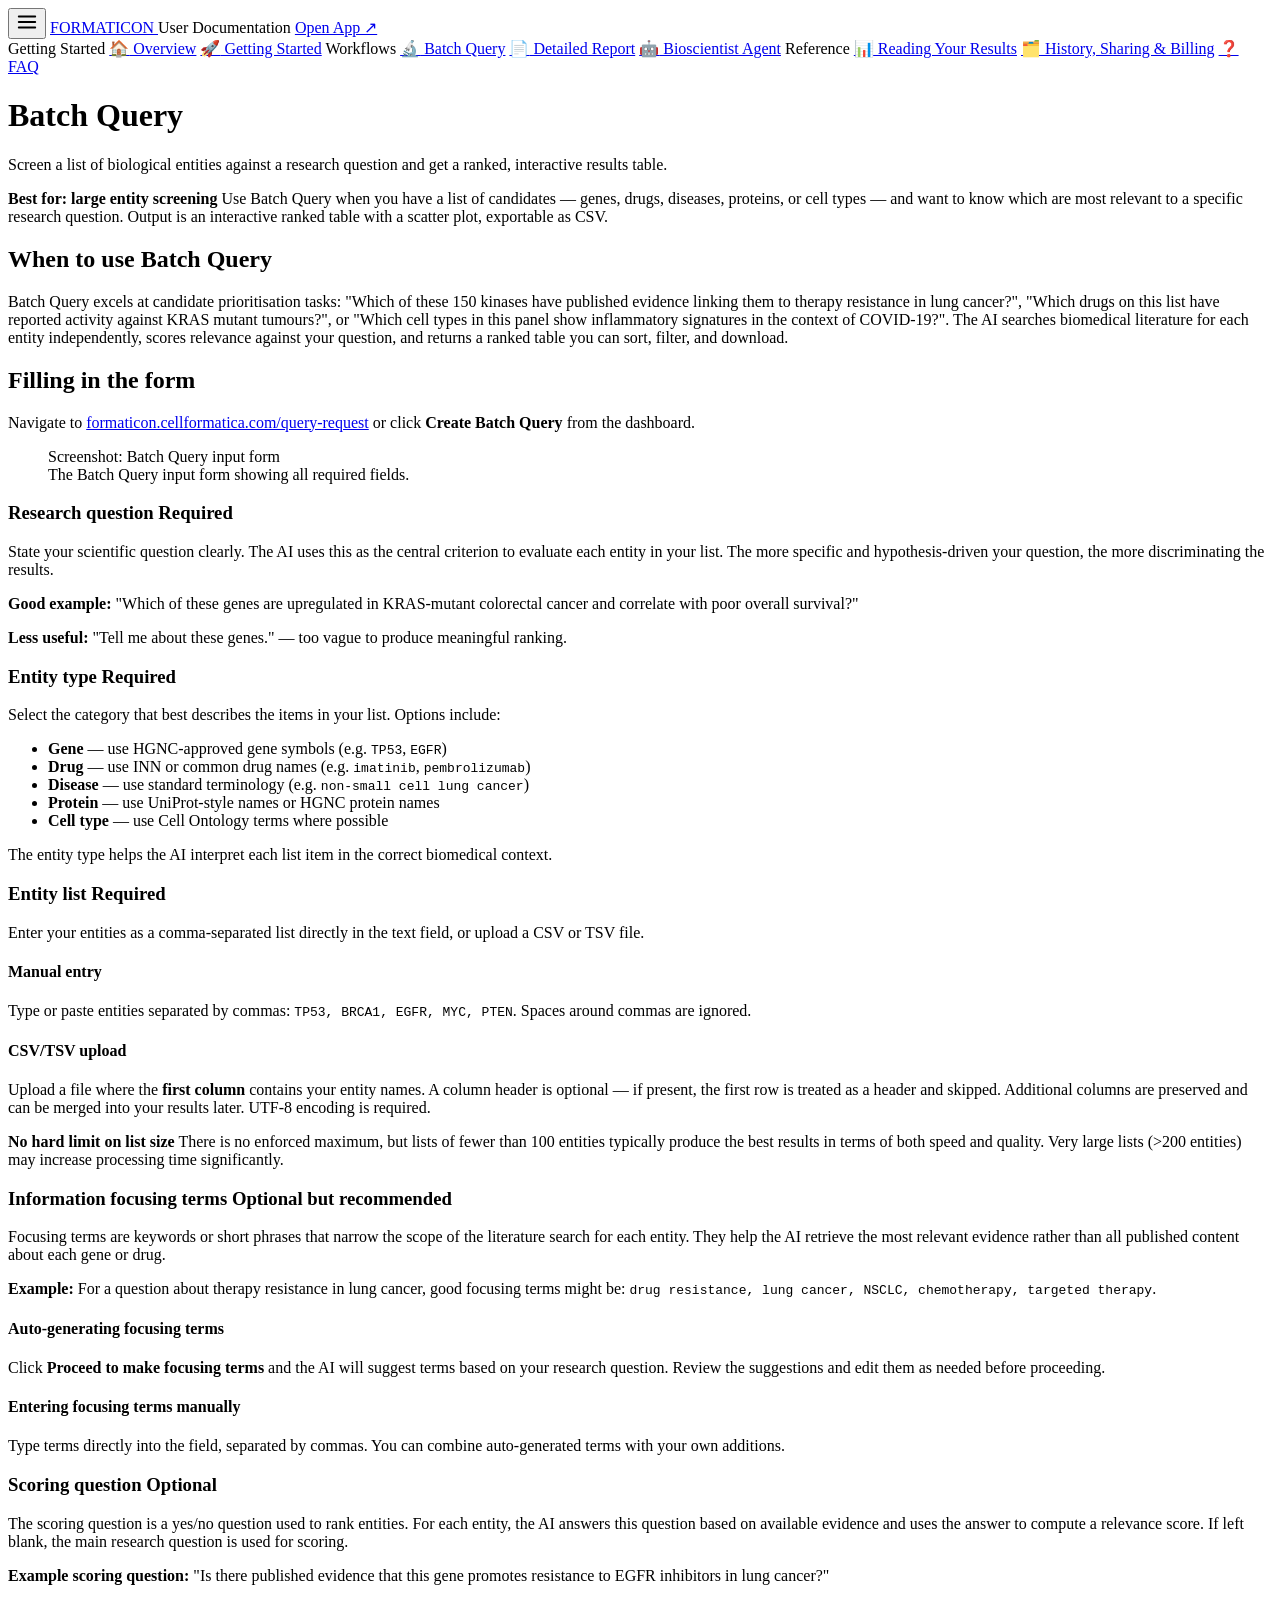
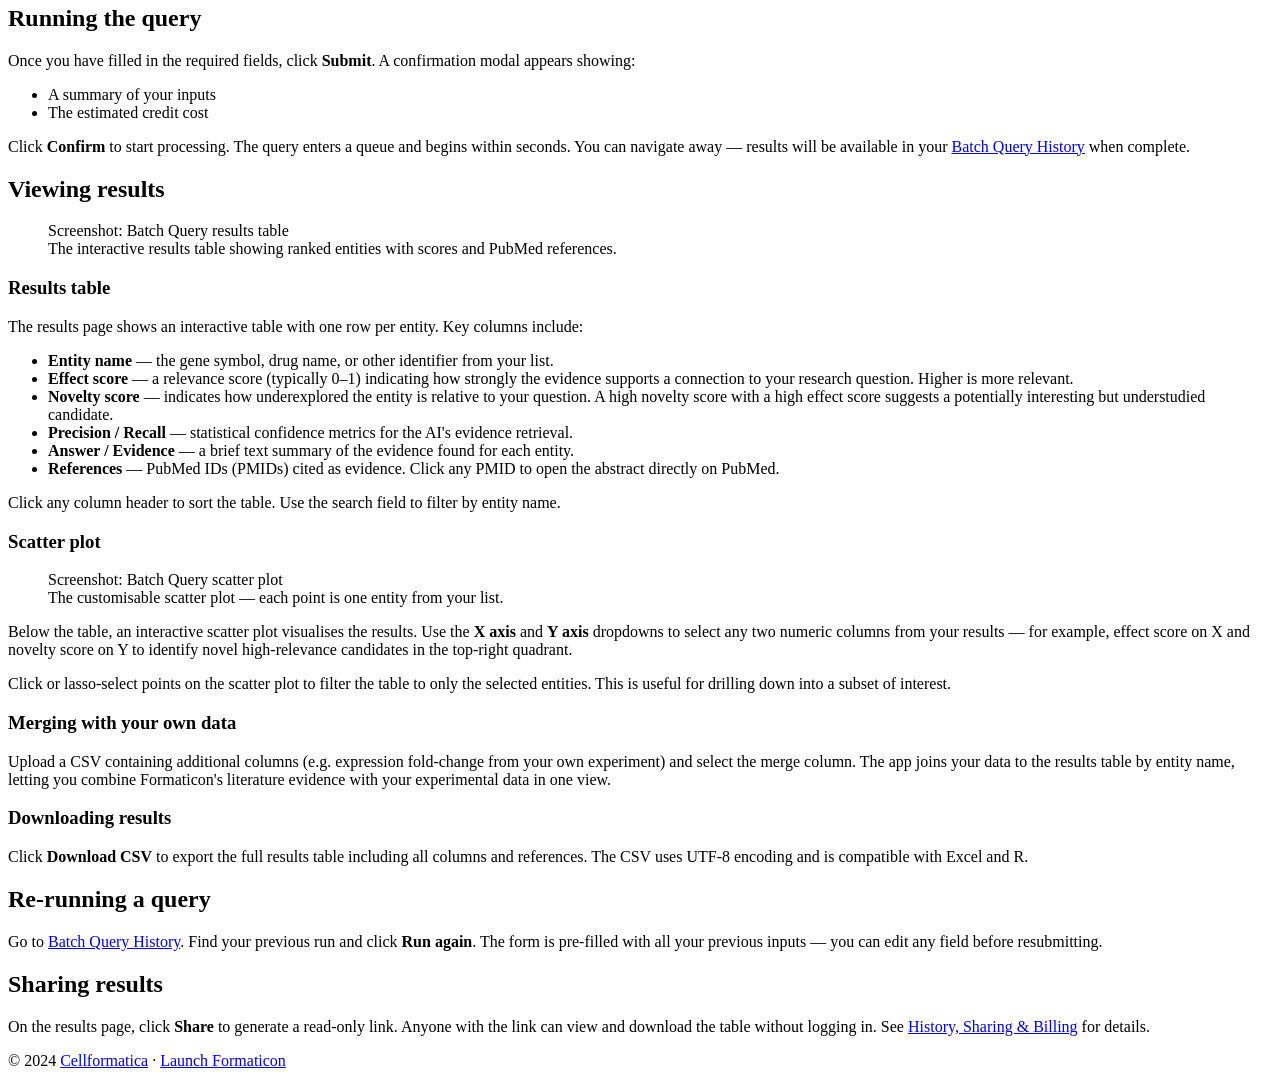
==== batch-query.html @ 88a05378 "Initial commit: Formaticon documentation site Comprehensive branded HTML instruction manual for the " ====
<!DOCTYPE html>
<html lang="en">
<head>
  <meta charset="UTF-8">
  <meta name="viewport" content="width=device-width, initial-scale=1.0">
  <meta name="description" content="How to use Formaticon Batch Query — screen a list of genes, drugs, or diseases against a research question and get a ranked interactive table.">
  <title>Batch Query — Formaticon Docs</title>
  <link rel="preconnect" href="https://fonts.googleapis.com">
  <link rel="preconnect" href="https://fonts.gstatic.com" crossorigin>
  <link rel="stylesheet" href="/formaticon-docs/css/vars.css">
  <link rel="stylesheet" href="/formaticon-docs/css/layout.css">
  <link rel="stylesheet" href="/formaticon-docs/css/components.css">
</head>
<body class="docs-body">

<div id="nav-overlay" class="nav-overlay"></div>

<header class="docs-topbar">
  <button class="nav-hamburger" id="nav-toggle" aria-expanded="false" aria-label="Toggle navigation">
    <svg width="22" height="22" viewBox="0 0 24 24" fill="none" stroke="currentColor" stroke-width="2" stroke-linecap="round">
      <line x1="3" y1="6" x2="21" y2="6"/>
      <line x1="3" y1="12" x2="21" y2="12"/>
      <line x1="3" y1="18" x2="21" y2="18"/>
    </svg>
  </button>
  <a class="topbar-logo" href="/formaticon-docs/index.html">
    <img src="/formaticon-docs/img/logo.svg" alt="Formaticon logo" onerror="this.style.display='none'">
    <span class="topbar-logo-text">FORMATICON</span>
  </a>
  <span class="topbar-tagline">User Documentation</span>
  <a class="topbar-app-link" href="https://formaticon.cellformatica.com" target="_blank" rel="noopener">Open App ↗</a>
</header>

<div class="docs-shell">
  <nav class="docs-sidebar" id="sidebar" aria-label="Documentation navigation">
    <span class="sidebar-section-label">Getting Started</span>
    <a class="sidebar-link" href="/formaticon-docs/index.html"><span class="link-icon">🏠</span> Overview</a>
    <a class="sidebar-link" href="/formaticon-docs/getting-started.html"><span class="link-icon">🚀</span> Getting Started</a>
    <span class="sidebar-section-label">Workflows</span>
    <a class="sidebar-link" href="/formaticon-docs/batch-query.html"><span class="link-icon">🔬</span> Batch Query</a>
    <a class="sidebar-link" href="/formaticon-docs/detailed-report.html"><span class="link-icon">📄</span> Detailed Report</a>
    <a class="sidebar-link" href="/formaticon-docs/bioscientist-agent.html"><span class="link-icon">🤖</span> Bioscientist Agent</a>
    <span class="sidebar-section-label">Reference</span>
    <a class="sidebar-link" href="/formaticon-docs/reading-results.html"><span class="link-icon">📊</span> Reading Your Results</a>
    <a class="sidebar-link" href="/formaticon-docs/history-sharing-billing.html"><span class="link-icon">🗂️</span> History, Sharing &amp; Billing</a>
    <a class="sidebar-link" href="/formaticon-docs/faq.html"><span class="link-icon">❓</span> FAQ</a>
  </nav>

  <main class="docs-content">
    <div class="docs-content-inner">

      <div class="page-meta">
        <h1>Batch Query</h1>
        <p class="subtitle">Screen a list of biological entities against a research question and get a ranked, interactive results table.</p>
      </div>

      <div class="callout callout--batch">
        <strong>Best for: large entity screening</strong>
        Use Batch Query when you have a list of candidates — genes, drugs, diseases, proteins, or cell types — and want to know which are most relevant to a specific research question. Output is an interactive ranked table with a scatter plot, exportable as CSV.
      </div>

      <h2>When to use Batch Query</h2>
      <p>Batch Query excels at candidate prioritisation tasks: "Which of these 150 kinases have published evidence linking them to therapy resistance in lung cancer?", "Which drugs on this list have reported activity against KRAS mutant tumours?", or "Which cell types in this panel show inflammatory signatures in the context of COVID-19?". The AI searches biomedical literature for each entity independently, scores relevance against your question, and returns a ranked table you can sort, filter, and download.</p>

      <h2>Filling in the form</h2>
      <p>Navigate to <a href="https://formaticon.cellformatica.com/query-request" target="_blank" rel="noopener">formaticon.cellformatica.com/query-request</a> or click <strong>Create Batch Query</strong> from the dashboard.</p>

      <figure class="screenshot-frame">
        <div class="screenshot-placeholder">Screenshot: Batch Query input form</div>
        <figcaption>The Batch Query input form showing all required fields.</figcaption>
      </figure>

      <h3>Research question <span class="label-badge label-badge--required">Required</span></h3>
      <p>State your scientific question clearly. The AI uses this as the central criterion to evaluate each entity in your list. The more specific and hypothesis-driven your question, the more discriminating the results.</p>
      <p><strong>Good example:</strong> "Which of these genes are upregulated in KRAS-mutant colorectal cancer and correlate with poor overall survival?"</p>
      <p><strong>Less useful:</strong> "Tell me about these genes." — too vague to produce meaningful ranking.</p>

      <h3>Entity type <span class="label-badge label-badge--required">Required</span></h3>
      <p>Select the category that best describes the items in your list. Options include:</p>
      <ul>
        <li><strong>Gene</strong> — use HGNC-approved gene symbols (e.g. <code>TP53</code>, <code>EGFR</code>)</li>
        <li><strong>Drug</strong> — use INN or common drug names (e.g. <code>imatinib</code>, <code>pembrolizumab</code>)</li>
        <li><strong>Disease</strong> — use standard terminology (e.g. <code>non-small cell lung cancer</code>)</li>
        <li><strong>Protein</strong> — use UniProt-style names or HGNC protein names</li>
        <li><strong>Cell type</strong> — use Cell Ontology terms where possible</li>
      </ul>
      <p>The entity type helps the AI interpret each list item in the correct biomedical context.</p>

      <h3>Entity list <span class="label-badge label-badge--required">Required</span></h3>
      <p>Enter your entities as a comma-separated list directly in the text field, or upload a CSV or TSV file.</p>

      <h4>Manual entry</h4>
      <p>Type or paste entities separated by commas: <code>TP53, BRCA1, EGFR, MYC, PTEN</code>. Spaces around commas are ignored.</p>

      <h4>CSV/TSV upload</h4>
      <p>Upload a file where the <strong>first column</strong> contains your entity names. A column header is optional — if present, the first row is treated as a header and skipped. Additional columns are preserved and can be merged into your results later. UTF-8 encoding is required.</p>

      <div class="callout callout--tip">
        <strong>No hard limit on list size</strong>
        There is no enforced maximum, but lists of fewer than 100 entities typically produce the best results in terms of both speed and quality. Very large lists (&gt;200 entities) may increase processing time significantly.
      </div>

      <h3>Information focusing terms <span class="label-badge label-badge--optional">Optional but recommended</span></h3>
      <p>Focusing terms are keywords or short phrases that narrow the scope of the literature search for each entity. They help the AI retrieve the most relevant evidence rather than all published content about each gene or drug.</p>
      <p><strong>Example:</strong> For a question about therapy resistance in lung cancer, good focusing terms might be: <code>drug resistance, lung cancer, NSCLC, chemotherapy, targeted therapy</code>.</p>

      <h4>Auto-generating focusing terms</h4>
      <p>Click <strong>Proceed to make focusing terms</strong> and the AI will suggest terms based on your research question. Review the suggestions and edit them as needed before proceeding.</p>

      <h4>Entering focusing terms manually</h4>
      <p>Type terms directly into the field, separated by commas. You can combine auto-generated terms with your own additions.</p>

      <h3>Scoring question <span class="label-badge label-badge--optional">Optional</span></h3>
      <p>The scoring question is a yes/no question used to rank entities. For each entity, the AI answers this question based on available evidence and uses the answer to compute a relevance score. If left blank, the main research question is used for scoring.</p>
      <p><strong>Example scoring question:</strong> "Is there published evidence that this gene promotes resistance to EGFR inhibitors in lung cancer?"</p>

      <h2>Running the query</h2>
      <p>Once you have filled in the required fields, click <strong>Submit</strong>. A confirmation modal appears showing:</p>
      <ul>
        <li>A summary of your inputs</li>
        <li>The estimated credit cost</li>
      </ul>
      <p>Click <strong>Confirm</strong> to start processing. The query enters a queue and begins within seconds. You can navigate away — results will be available in your <a href="/formaticon-docs/history-sharing-billing.html">Batch Query History</a> when complete.</p>

      <h2>Viewing results</h2>

      <figure class="screenshot-frame">
        <div class="screenshot-placeholder">Screenshot: Batch Query results table</div>
        <figcaption>The interactive results table showing ranked entities with scores and PubMed references.</figcaption>
      </figure>

      <h3>Results table</h3>
      <p>The results page shows an interactive table with one row per entity. Key columns include:</p>
      <ul>
        <li><strong>Entity name</strong> — the gene symbol, drug name, or other identifier from your list.</li>
        <li><strong>Effect score</strong> — a relevance score (typically 0–1) indicating how strongly the evidence supports a connection to your research question. Higher is more relevant.</li>
        <li><strong>Novelty score</strong> — indicates how underexplored the entity is relative to your question. A high novelty score with a high effect score suggests a potentially interesting but understudied candidate.</li>
        <li><strong>Precision / Recall</strong> — statistical confidence metrics for the AI's evidence retrieval.</li>
        <li><strong>Answer / Evidence</strong> — a brief text summary of the evidence found for each entity.</li>
        <li><strong>References</strong> — PubMed IDs (PMIDs) cited as evidence. Click any PMID to open the abstract directly on PubMed.</li>
      </ul>
      <p>Click any column header to sort the table. Use the search field to filter by entity name.</p>

      <h3>Scatter plot</h3>
      <figure class="screenshot-frame">
        <div class="screenshot-placeholder">Screenshot: Batch Query scatter plot</div>
        <figcaption>The customisable scatter plot — each point is one entity from your list.</figcaption>
      </figure>
      <p>Below the table, an interactive scatter plot visualises the results. Use the <strong>X axis</strong> and <strong>Y axis</strong> dropdowns to select any two numeric columns from your results — for example, effect score on X and novelty score on Y to identify novel high-relevance candidates in the top-right quadrant.</p>
      <p>Click or lasso-select points on the scatter plot to filter the table to only the selected entities. This is useful for drilling down into a subset of interest.</p>

      <h3>Merging with your own data</h3>
      <p>Upload a CSV containing additional columns (e.g. expression fold-change from your own experiment) and select the merge column. The app joins your data to the results table by entity name, letting you combine Formaticon's literature evidence with your experimental data in one view.</p>

      <h3>Downloading results</h3>
      <p>Click <strong>Download CSV</strong> to export the full results table including all columns and references. The CSV uses UTF-8 encoding and is compatible with Excel and R.</p>

      <h2>Re-running a query</h2>
      <p>Go to <a href="https://formaticon.cellformatica.com/history-query" target="_blank" rel="noopener">Batch Query History</a>. Find your previous run and click <strong>Run again</strong>. The form is pre-filled with all your previous inputs — you can edit any field before resubmitting.</p>

      <h2>Sharing results</h2>
      <p>On the results page, click <strong>Share</strong> to generate a read-only link. Anyone with the link can view and download the table without logging in. See <a href="/formaticon-docs/history-sharing-billing.html">History, Sharing &amp; Billing</a> for details.</p>

    </div>
  </main>
</div>

<footer class="docs-footer">
  <p>© 2024 <a href="https://cellformatica.com" target="_blank" rel="noopener">Cellformatica</a> · <a href="https://formaticon.cellformatica.com" target="_blank" rel="noopener">Launch Formaticon</a></p>
</footer>

<script src="/formaticon-docs/js/nav.js"></script>
</body>
</html>
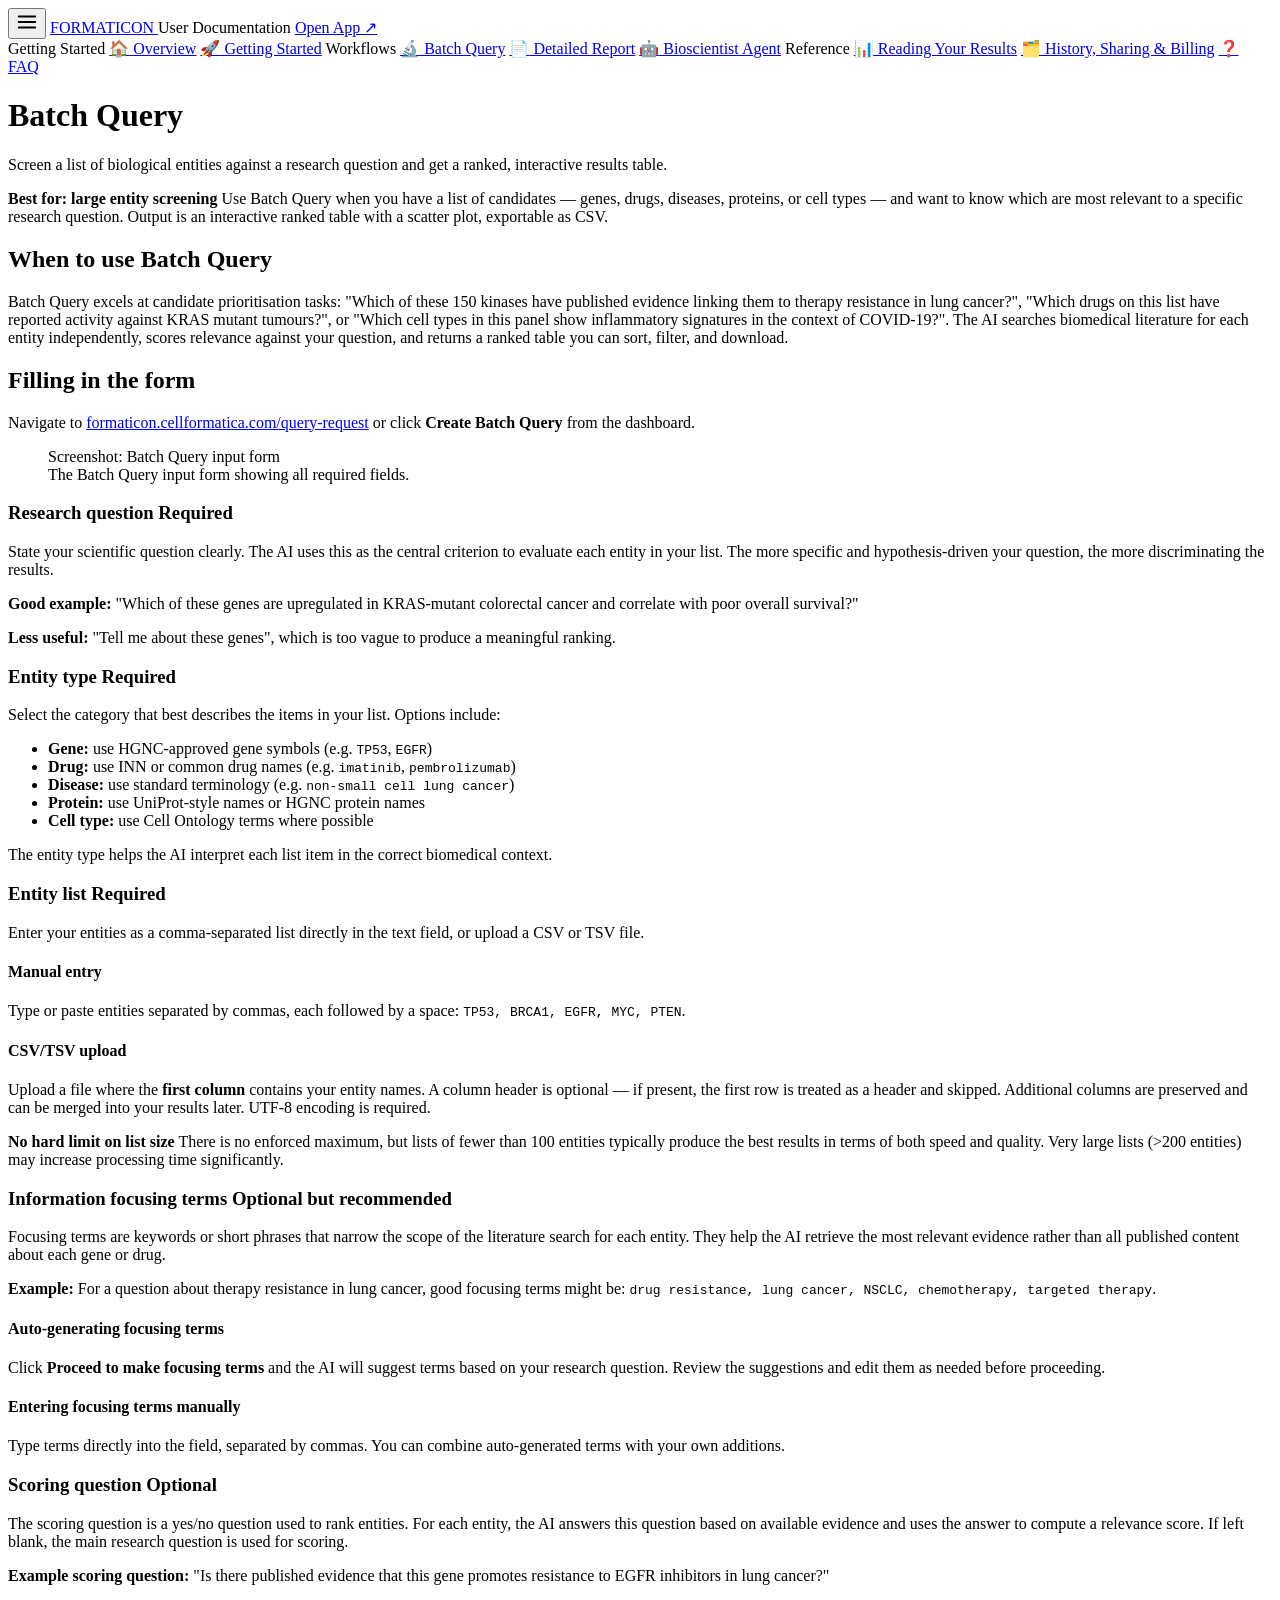
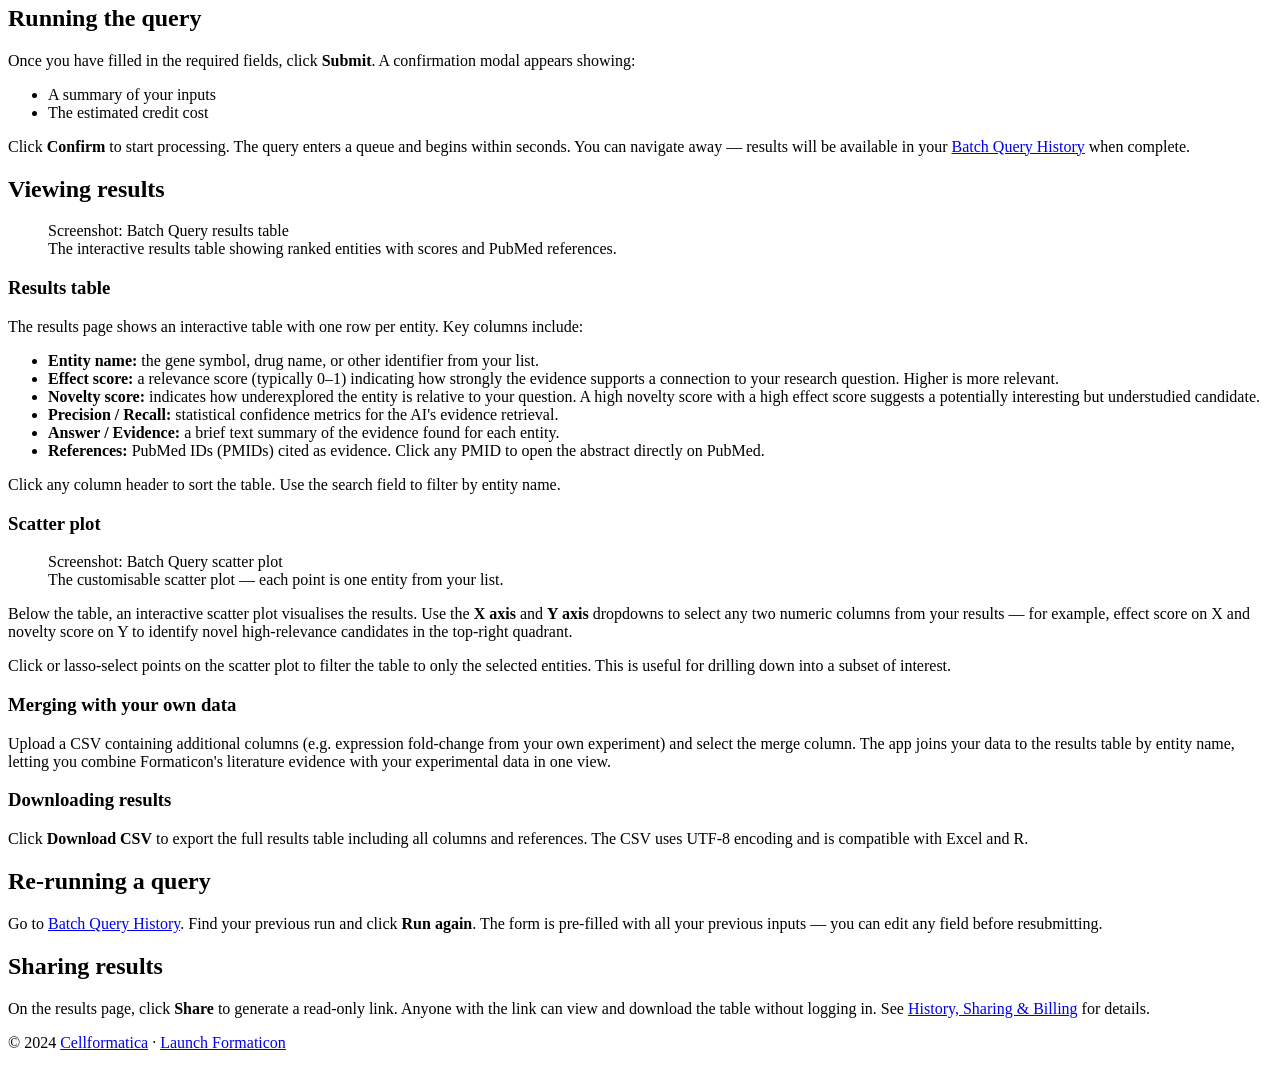
==== commit dbfc4f45: "docs: apply editorial edits across all pages - Replace all em dashes in prose and definition lists w" ====
--- a/batch-query.html
+++ b/batch-query.html
@@ -73,16 +73,16 @@
       <h3>Research question <span class="label-badge label-badge--required">Required</span></h3>
       <p>State your scientific question clearly. The AI uses this as the central criterion to evaluate each entity in your list. The more specific and hypothesis-driven your question, the more discriminating the results.</p>
       <p><strong>Good example:</strong> "Which of these genes are upregulated in KRAS-mutant colorectal cancer and correlate with poor overall survival?"</p>
-      <p><strong>Less useful:</strong> "Tell me about these genes." — too vague to produce meaningful ranking.</p>
+      <p><strong>Less useful:</strong> "Tell me about these genes", which is too vague to produce a meaningful ranking.</p>
 
       <h3>Entity type <span class="label-badge label-badge--required">Required</span></h3>
       <p>Select the category that best describes the items in your list. Options include:</p>
       <ul>
-        <li><strong>Gene</strong> — use HGNC-approved gene symbols (e.g. <code>TP53</code>, <code>EGFR</code>)</li>
-        <li><strong>Drug</strong> — use INN or common drug names (e.g. <code>imatinib</code>, <code>pembrolizumab</code>)</li>
-        <li><strong>Disease</strong> — use standard terminology (e.g. <code>non-small cell lung cancer</code>)</li>
-        <li><strong>Protein</strong> — use UniProt-style names or HGNC protein names</li>
-        <li><strong>Cell type</strong> — use Cell Ontology terms where possible</li>
+        <li><strong>Gene:</strong> use HGNC-approved gene symbols (e.g. <code>TP53</code>, <code>EGFR</code>)</li>
+        <li><strong>Drug:</strong> use INN or common drug names (e.g. <code>imatinib</code>, <code>pembrolizumab</code>)</li>
+        <li><strong>Disease:</strong> use standard terminology (e.g. <code>non-small cell lung cancer</code>)</li>
+        <li><strong>Protein:</strong> use UniProt-style names or HGNC protein names</li>
+        <li><strong>Cell type:</strong> use Cell Ontology terms where possible</li>
       </ul>
       <p>The entity type helps the AI interpret each list item in the correct biomedical context.</p>
 
@@ -90,7 +90,7 @@
       <p>Enter your entities as a comma-separated list directly in the text field, or upload a CSV or TSV file.</p>
 
       <h4>Manual entry</h4>
-      <p>Type or paste entities separated by commas: <code>TP53, BRCA1, EGFR, MYC, PTEN</code>. Spaces around commas are ignored.</p>
+      <p>Type or paste entities separated by commas, each followed by a space: <code>TP53, BRCA1, EGFR, MYC, PTEN</code>.</p>
 
       <h4>CSV/TSV upload</h4>
       <p>Upload a file where the <strong>first column</strong> contains your entity names. A column header is optional — if present, the first row is treated as a header and skipped. Additional columns are preserved and can be merged into your results later. UTF-8 encoding is required.</p>
@@ -132,12 +132,12 @@
       <h3>Results table</h3>
       <p>The results page shows an interactive table with one row per entity. Key columns include:</p>
       <ul>
-        <li><strong>Entity name</strong> — the gene symbol, drug name, or other identifier from your list.</li>
-        <li><strong>Effect score</strong> — a relevance score (typically 0–1) indicating how strongly the evidence supports a connection to your research question. Higher is more relevant.</li>
-        <li><strong>Novelty score</strong> — indicates how underexplored the entity is relative to your question. A high novelty score with a high effect score suggests a potentially interesting but understudied candidate.</li>
-        <li><strong>Precision / Recall</strong> — statistical confidence metrics for the AI's evidence retrieval.</li>
-        <li><strong>Answer / Evidence</strong> — a brief text summary of the evidence found for each entity.</li>
-        <li><strong>References</strong> — PubMed IDs (PMIDs) cited as evidence. Click any PMID to open the abstract directly on PubMed.</li>
+        <li><strong>Entity name:</strong> the gene symbol, drug name, or other identifier from your list.</li>
+        <li><strong>Effect score:</strong> a relevance score (typically 0–1) indicating how strongly the evidence supports a connection to your research question. Higher is more relevant.</li>
+        <li><strong>Novelty score:</strong> indicates how underexplored the entity is relative to your question. A high novelty score with a high effect score suggests a potentially interesting but understudied candidate.</li>
+        <li><strong>Precision / Recall:</strong> statistical confidence metrics for the AI's evidence retrieval.</li>
+        <li><strong>Answer / Evidence:</strong> a brief text summary of the evidence found for each entity.</li>
+        <li><strong>References:</strong> PubMed IDs (PMIDs) cited as evidence. Click any PMID to open the abstract directly on PubMed.</li>
       </ul>
       <p>Click any column header to sort the table. Use the search field to filter by entity name.</p>
 
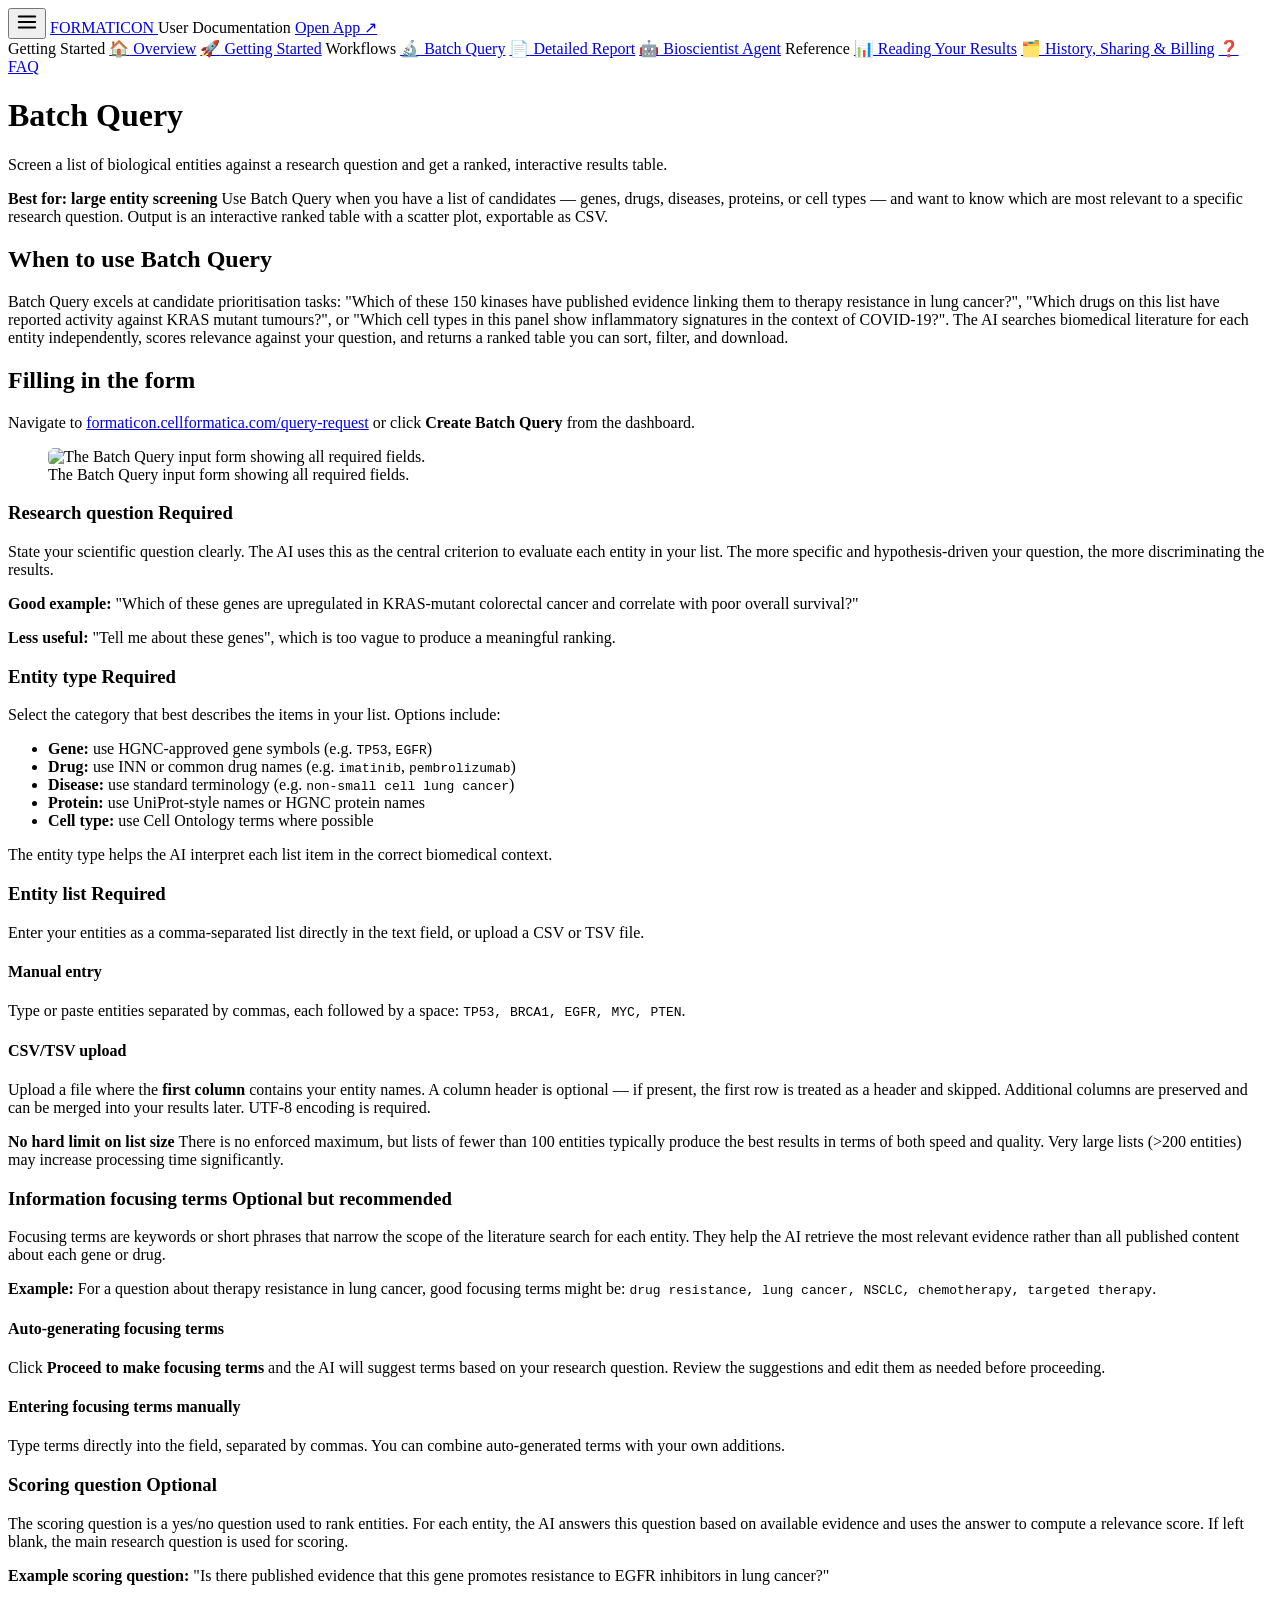
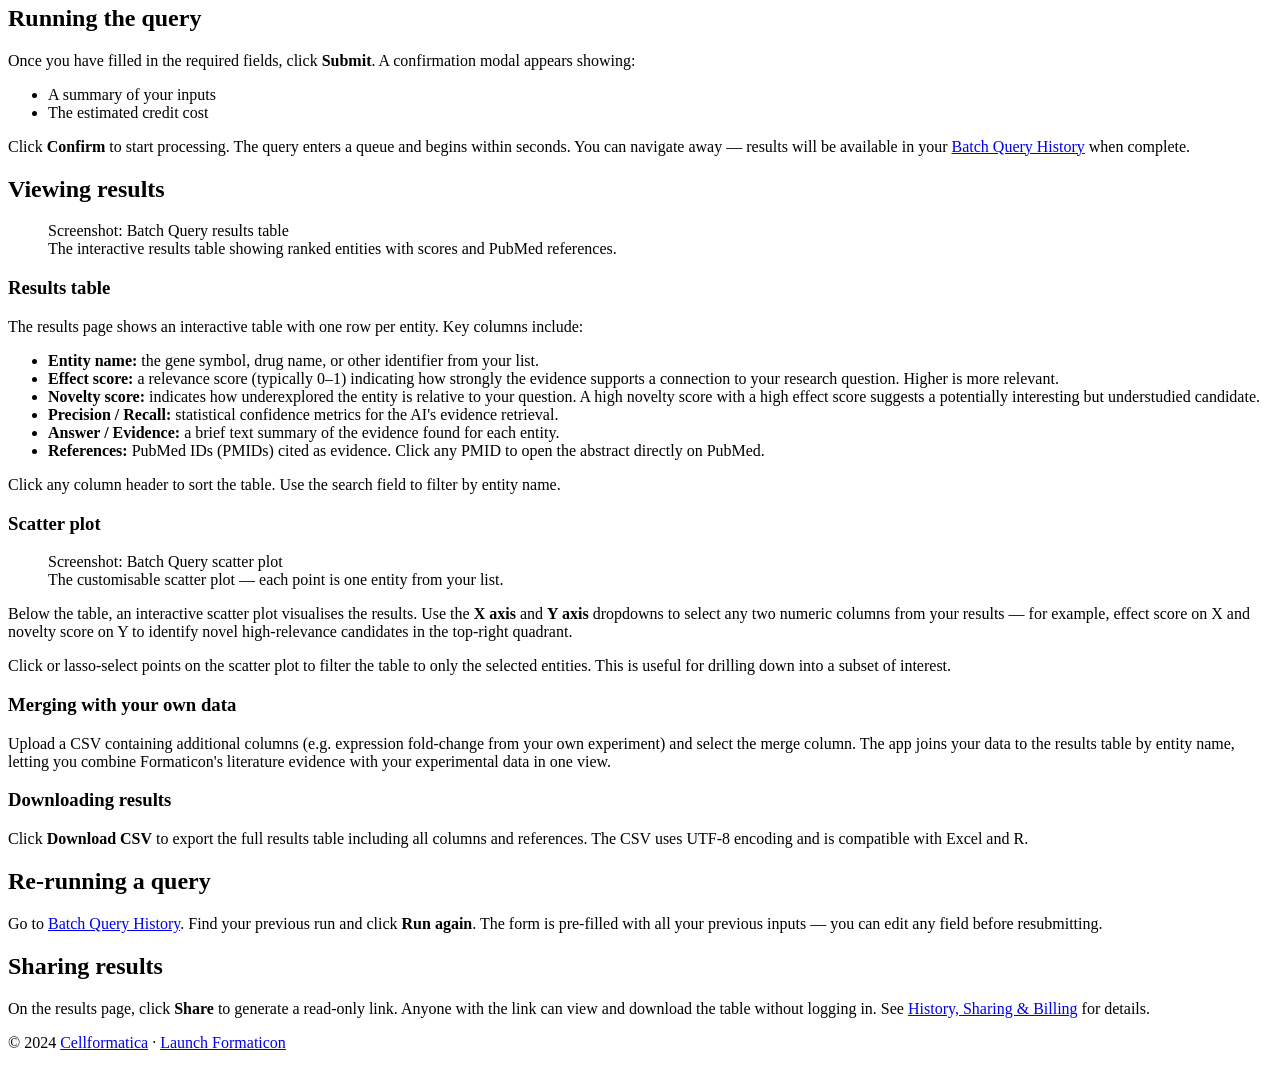
==== commit 755ccdb1: "docs: add live screenshots and replace all placeholder divs with img tags - Add 8 real screenshots c" ====
--- a/batch-query.html
+++ b/batch-query.html
@@ -66,7 +66,7 @@
       <p>Navigate to <a href="https://formaticon.cellformatica.com/query-request" target="_blank" rel="noopener">formaticon.cellformatica.com/query-request</a> or click <strong>Create Batch Query</strong> from the dashboard.</p>
 
       <figure class="screenshot-frame">
-        <div class="screenshot-placeholder">Screenshot: Batch Query input form</div>
+        <img src="/formaticon-docs/img/screenshots/batch-query-form.png" alt="The Batch Query input form showing all required fields." style="width:100%;border-radius:6px;display:block;">
         <figcaption>The Batch Query input form showing all required fields.</figcaption>
       </figure>
 
